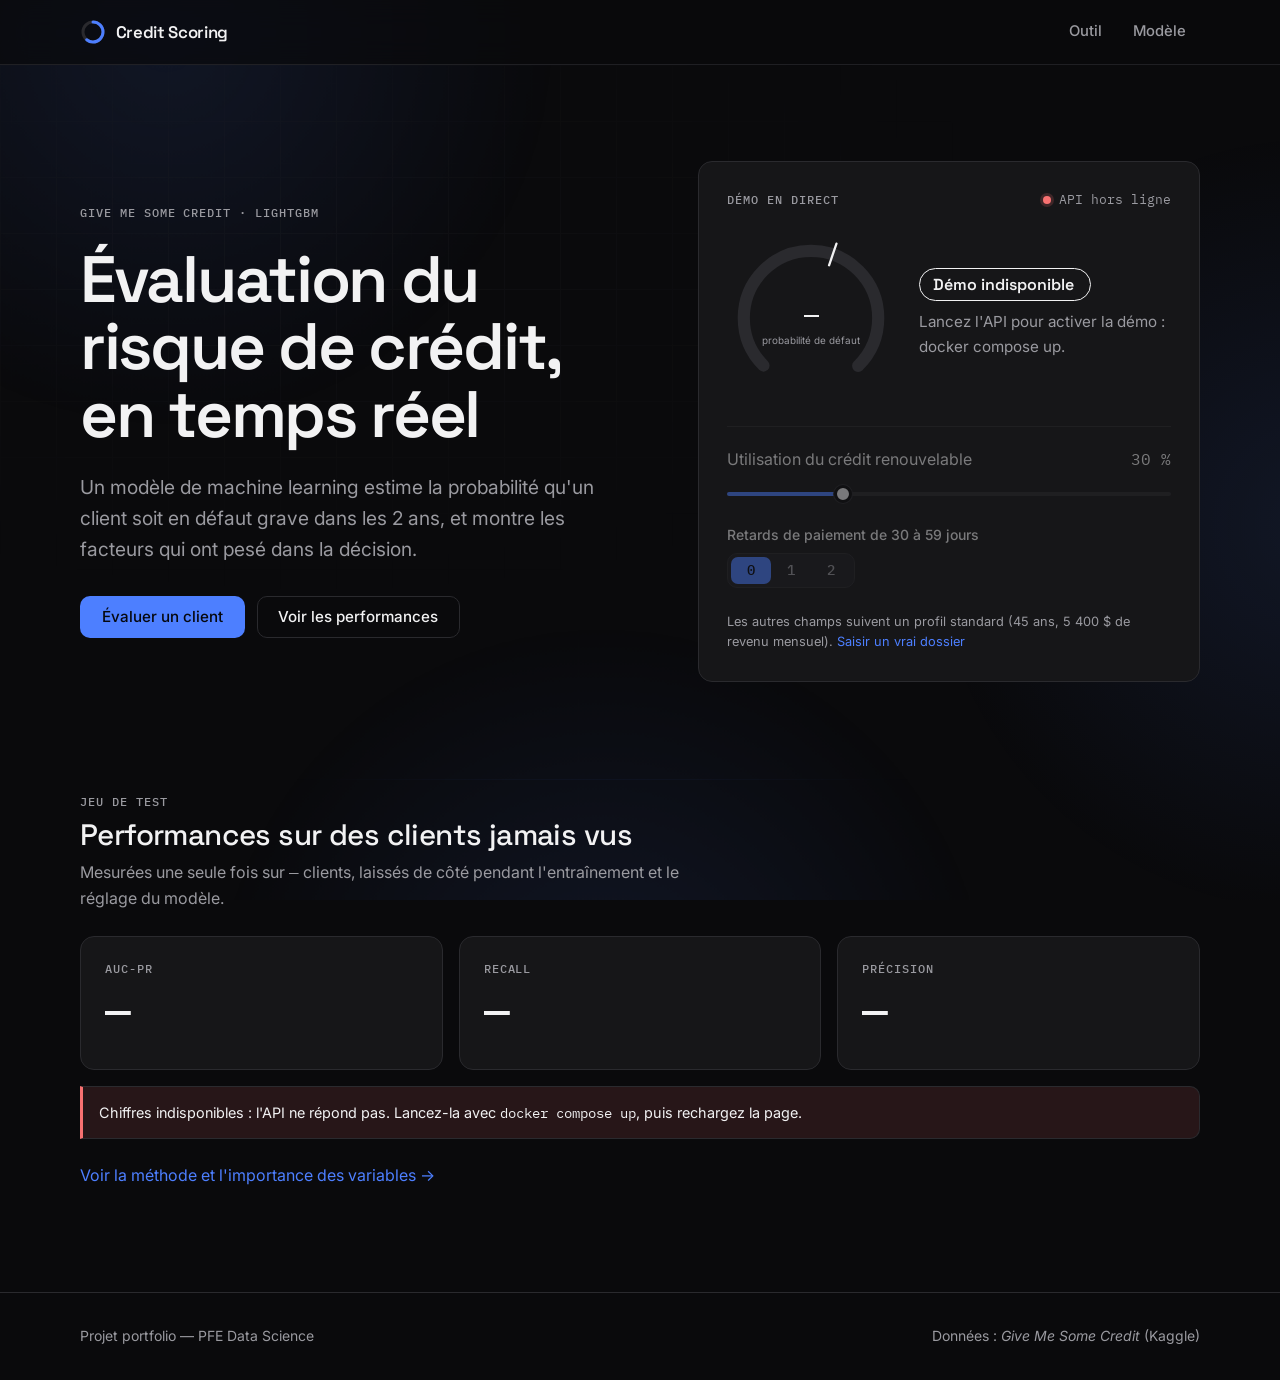
==== frontend/index.html @ cc4836cb "Phase 5bis : frontend web statique (nginx) a la place du dashboard Streamlit - frontend/ : index.htm" ====
<!doctype html>
<html lang="fr">
<head>
  <meta charset="utf-8">
  <meta name="viewport" content="width=device-width, initial-scale=1">
  <title>Credit Scoring — Évaluation du risque de crédit en temps réel</title>
  <meta name="description" content="Un modèle de machine learning estime la probabilité de défaut d'un client et explique chaque décision. Projet portfolio PFE Data Science.">
  <meta name="theme-color" content="#0a0a0c">
  <link rel="icon" href="assets/favicon.svg" type="image/svg+xml">
  <link rel="preconnect" href="https://fonts.googleapis.com">
  <link rel="preconnect" href="https://fonts.gstatic.com" crossorigin>
  <link href="https://fonts.googleapis.com/css2?family=IBM+Plex+Mono:wght@400;500&family=Inter:wght@400;500&family=Space+Grotesk:wght@500;600&display=swap" rel="stylesheet">
  <link rel="stylesheet" href="css/style.css">
  <script src="js/config.js"></script>
  <script src="js/charts.js" defer></script>
  <script src="js/app.js" defer></script>
</head>
<body data-page="home">
  <a class="skip-link" href="#main">Aller au contenu</a>
  <div class="bg-mesh" aria-hidden="true"><span></span><span></span><span></span></div>

  <header class="nav">
    <div class="container nav__inner">
      <a class="brand" href="index.html" aria-label="Credit Scoring, accueil">
        <svg width="26" height="26" viewBox="0 0 26 26" aria-hidden="true">
          <circle cx="13" cy="13" r="10" fill="none" stroke="#2a2a2e" stroke-width="3"/>
          <circle cx="13" cy="13" r="10" fill="none" stroke="#4d7fff" stroke-width="3" stroke-linecap="round" stroke-dasharray="38 63" transform="rotate(-90 13 13)"/>
        </svg>
        <span>Credit Scoring</span>
      </a>
      <nav aria-label="Navigation principale">
        <ul class="nav__links">
          <li><a href="app.html">Outil</a></li>
          <li><a href="model.html">Modèle</a></li>
        </ul>
      </nav>
    </div>
  </header>

  <main id="main">
    <section class="hero">
      <div class="container hero__grid">
        <div class="hero__copy">
          <p class="eyebrow">Give Me Some Credit · LightGBM</p>
          <h1>Évaluation du risque de crédit, en temps réel</h1>
          <p class="lead">Un modèle de machine learning estime la probabilité qu'un client soit en défaut grave dans les 2 ans, et montre les facteurs qui ont pesé dans la décision.</p>
          <div class="hero__cta">
            <a class="btn btn--primary" href="app.html">Évaluer un client</a>
            <a class="btn btn--ghost" href="model.html">Voir les performances</a>
          </div>
        </div>

        <!-- Démo vivante : chaque déplacement appelle réellement l'API -->
        <div class="card demo" id="hero-demo" data-offline="false" role="group" aria-labelledby="demo-title">
          <div class="demo__head">
            <p class="eyebrow" id="demo-title">Démo en direct</p>
            <p class="statusbar__item mono muted" style="font-size:0.8rem" role="status">
              <span class="dot" id="demo-dot"></span><span id="demo-status">Connexion…</span>
            </p>
          </div>

          <div class="demo__result" aria-live="polite">
            <div id="demo-gauge" class="gauge"></div>
            <div class="demo__summary">
              <span id="demo-badge" class="badge"></span>
              <p id="demo-sentence" class="muted" style="font-size:0.95rem"></p>
              <p id="demo-zone" class="demo__zone"></p>
            </div>
          </div>

          <div class="demo__controls">
            <div class="demo__row">
              <div class="demo__row-head">
                <label for="demo-revolving">Utilisation du crédit renouvelable</label>
                <output id="demo-revolving-out" for="demo-revolving" class="mono">30 %</output>
              </div>
              <input id="demo-revolving" type="range" min="0" max="120" step="5" value="30">
            </div>
            <div class="demo__row">
              <span class="label" id="demo-late-label">Retards de paiement de 30 à 59 jours</span>
              <div class="segmented" role="radiogroup" aria-labelledby="demo-late-label">
                <input type="radio" name="demo-late" id="late-0" value="0" checked><label for="late-0">0</label>
                <input type="radio" name="demo-late" id="late-1" value="1"><label for="late-1">1</label>
                <input type="radio" name="demo-late" id="late-2" value="2"><label for="late-2">2</label>
              </div>
            </div>
          </div>

          <p class="demo__foot">Les autres champs suivent un profil standard (45 ans, 5 400 $ de revenu mensuel). <a href="app.html">Saisir un vrai dossier</a></p>
        </div>
      </div>
    </section>

    <section class="section container" aria-labelledby="kpi-title">
      <div class="section__head">
        <p class="eyebrow">Jeu de test</p>
        <h2 id="kpi-title">Performances sur des clients jamais vus</h2>
        <p class="muted">Mesurées une seule fois sur <span class="mono" id="kpi-count">—</span> clients, laissés de côté pendant l'entraînement et le réglage du modèle.</p>
      </div>

      <div class="tiles tiles--3">
        <article class="card tile" data-metric="average_precision" data-format="num">
          <h3 class="tile__label">AUC-PR</h3>
          <p class="tile__value" data-role="value">—</p>
          <p class="tile__ci" data-role="ci"></p>
          <p class="tile__desc" data-role="desc"></p>
        </article>
        <article class="card tile" data-metric="recall" data-format="pct">
          <h3 class="tile__label">Recall</h3>
          <p class="tile__value" data-role="value">—</p>
          <p class="tile__ci" data-role="ci"></p>
          <p class="tile__desc" data-role="desc"></p>
        </article>
        <article class="card tile" data-metric="precision" data-format="pct">
          <h3 class="tile__label">Précision</h3>
          <p class="tile__value" data-role="value">—</p>
          <p class="tile__ci" data-role="ci"></p>
          <p class="tile__desc" data-role="desc"></p>
        </article>
      </div>

      <p class="notice notice--error" id="kpi-error" role="alert" hidden style="margin-top:1rem">Chiffres indisponibles : l'API ne répond pas. Lancez-la avec <span class="mono">docker compose up</span>, puis rechargez la page.</p>
      <p style="margin-top:1.5rem"><a href="model.html">Voir la méthode et l'importance des variables →</a></p>
    </section>
  </main>

  <footer class="footer">
    <div class="container footer__inner">
      <p>Projet portfolio — PFE Data Science</p>
      <p class="footer__links">
        <span>Données : <em>Give Me Some Credit</em> (Kaggle)</span>
        <a data-github href="#" hidden>GitHub</a>
      </p>
    </div>
  </footer>
</body>
</html>
---- frontend/css/style.css ----
/* ==========================================================================
   Credit Scoring — feuille de style unique (aucun framework, aucun build)
   Sections : 1. Variables · 2. Base · 3. Accessibilité · 4. Mise en page · 5. Fond animé
              6. Navigation · 7. Boutons · 8. Cartes et tuiles · 9. Formulaire · 10. Statut API
              11. Jauge et résultat · 12. Graphiques · 13. Accueil · 14. Page modèle · 15. Pied de page
              16. Mouvement réduit
   ========================================================================== */

/* ---------- 1. Variables (design system) ---------- */
:root {
  --bg: #0a0a0c;
  --surface: #161618;
  --surface-2: #1e1e21;
  --border: #2a2a2e;
  --text: #f2f2f3;
  --text-muted: #9a9aa0;
  --accent: #4d7fff;        /* CTA, liens, focus — jamais pour un statut */
  --success: #34d399;       /* crédit accordé */
  --danger: #f87171;        /* crédit refusé */
  --warning: #fbbf24;       /* zone limite, autour du seuil */

  /* Dérivés */
  --on-accent: #06080f;     /* texte sur fond accent : 5,5:1 (le blanc n'atteindrait que 3,6:1) */
  --accent-soft: rgba(77, 127, 255, 0.16);
  --success-soft: rgba(52, 211, 153, 0.12);
  --danger-soft: rgba(248, 113, 113, 0.12);
  --warning-soft: rgba(251, 191, 36, 0.1);

  --font-display: "Space Grotesk", "Inter", system-ui, sans-serif;
  --font-body: "Inter", system-ui, -apple-system, "Segoe UI", sans-serif;
  --font-mono: "IBM Plex Mono", ui-monospace, "SFMono-Regular", Menlo, Consolas, monospace;

  --radius: 14px;
  --radius-sm: 10px;
  --container: 1120px;
  --gutter: clamp(1rem, 4vw, 2rem);

  color-scheme: dark;
}

/* ---------- 2. Base ---------- */
*, *::before, *::after { box-sizing: border-box; }

html { -webkit-text-size-adjust: 100%; scroll-behavior: smooth; }

body {
  margin: 0;
  min-height: 100vh;
  display: flex;
  flex-direction: column;
  background: var(--bg);
  color: var(--text);
  font: 400 1rem/1.6 var(--font-body);
  -webkit-font-smoothing: antialiased;
}

main { flex: 1; }

h1, h2, h3 {
  margin: 0;
  font-family: var(--font-display);
  font-weight: 600;
  letter-spacing: -0.02em;
  line-height: 1.15;
  text-wrap: balance;
}
h2 { font-size: clamp(1.4rem, 2.6vw, 1.85rem); font-weight: 500; }
h3 { font-size: 1.05rem; font-weight: 500; }
p { margin: 0; }
ul, ol { margin: 0; padding: 0; }

a { color: var(--accent); text-decoration: none; }
a:hover { text-decoration: underline; text-underline-offset: 3px; }

[hidden] { display: none !important; }

/* Chiffres, devises, identifiants, valeurs SHAP : police monospace à chiffres tabulaires */
.mono, .num {
  font-family: var(--font-mono);
  font-variant-numeric: tabular-nums;
}
.muted { color: var(--text-muted); }

.eyebrow {
  font: 500 0.75rem/1.4 var(--font-mono);
  letter-spacing: 0.08em;
  text-transform: uppercase;
  color: var(--text-muted);
}

.lead {
  font-size: clamp(1.02rem, 1.6vw, 1.2rem);
  color: var(--text-muted);
  max-width: 56ch;
}

/* ---------- 3. Accessibilité ---------- */
:focus-visible {
  outline: 2px solid var(--accent);
  outline-offset: 3px;
  border-radius: 6px;
}
/* Cible de focus programmatique (titre du résultat) : non interactive, pas d'encadré */
[tabindex="-1"]:focus { outline: none; }

.sr-only {
  position: absolute;
  width: 1px; height: 1px;
  margin: -1px; padding: 0; border: 0;
  overflow: hidden;
  clip: rect(0, 0, 0, 0);
  white-space: nowrap;
}

.skip-link {
  position: absolute;
  left: 1rem; top: -4rem;
  z-index: 100;
  padding: 0.6rem 1rem;
  background: var(--accent);
  color: var(--on-accent);
  border-radius: 8px;
  font-weight: 500;
}
.skip-link:focus { top: 1rem; text-decoration: none; }

/* ---------- 4. Mise en page ---------- */
.container {
  width: min(100% - 2 * var(--gutter), var(--container));
  margin-inline: auto;
}

.page-head { padding-block: clamp(2rem, 5vw, 3.5rem) 1.5rem; display: grid; gap: 0.75rem; }
.page-head h1 { font-size: clamp(1.9rem, 4vw, 2.75rem); letter-spacing: -0.03em; }

.section { padding-block: clamp(2rem, 5vw, 3.5rem); }
.section__head { display: grid; gap: 0.5rem; margin-bottom: 1.5rem; max-width: 62ch; }

/* ---------- 5. Fond animé (dégradé mesh, dérive lente) ---------- */
.bg-mesh {
  position: fixed;
  inset: 0;
  z-index: -1;
  overflow: hidden;
  pointer-events: none;
}
.bg-mesh span {
  position: absolute;
  width: 70vmax;
  height: 70vmax;
  border-radius: 50%;
  background: radial-gradient(circle at center, rgba(77, 127, 255, 0.11) 0%, rgba(77, 127, 255, 0) 62%);
  will-change: transform;
}
.bg-mesh span:nth-child(1) { top: -32vmax; left: -22vmax; animation: drift-a 18s ease-in-out infinite alternate; }
.bg-mesh span:nth-child(2) { top: 6vmax; right: -38vmax; animation: drift-b 20s ease-in-out infinite alternate; }
.bg-mesh span:nth-child(3) { bottom: -44vmax; left: 12vmax; animation: drift-c 15s ease-in-out infinite alternate; }

@keyframes drift-a { to { transform: translate3d(14vmax, 10vmax, 0) scale(1.15); } }
@keyframes drift-b { to { transform: translate3d(-16vmax, 12vmax, 0) scale(0.9); } }
@keyframes drift-c { to { transform: translate3d(10vmax, -12vmax, 0) scale(1.2); } }

/* ---------- 6. Navigation ---------- */
.nav {
  position: sticky;
  top: 0;
  z-index: 50;
  background: rgba(10, 10, 12, 0.72);
  -webkit-backdrop-filter: saturate(140%) blur(14px);
  backdrop-filter: saturate(140%) blur(14px);
  border-bottom: 1px solid rgba(42, 42, 46, 0.7);
}
.nav__inner { display: flex; align-items: center; justify-content: space-between; height: 64px; }

.brand {
  display: inline-flex;
  align-items: center;
  gap: 0.6rem;
  color: var(--text);
  font: 600 1.05rem/1 var(--font-display);
  letter-spacing: -0.02em;
}
.brand:hover { text-decoration: none; }

.nav__links { display: flex; gap: 0.25rem; list-style: none; }
.nav__links a {
  display: block;
  padding: 0.5rem 0.85rem;
  border-radius: 8px;
  color: var(--text-muted);
  font-size: 0.925rem;
  font-weight: 500;
}
.nav__links a:hover { color: var(--text); background: var(--surface); text-decoration: none; }
.nav__links a[aria-current="page"] { color: var(--text); background: var(--surface-2); }

/* ---------- 7. Boutons ---------- */
.btn {
  display: inline-flex;
  align-items: center;
  justify-content: center;
  gap: 0.55rem;
  padding: 0.75rem 1.3rem;
  border: 1px solid transparent;
  border-radius: var(--radius-sm);
  font: 500 0.95rem/1 var(--font-body);
  cursor: pointer;
  transition: background-color 0.15s, border-color 0.15s, filter 0.15s;
}
.btn:hover { text-decoration: none; }
.btn--primary { background: var(--accent); color: var(--on-accent); }
.btn--primary:hover { filter: brightness(1.12); }
.btn--ghost { background: transparent; color: var(--text); border-color: var(--border); }
.btn--ghost:hover { background: var(--surface-2); }
.btn[disabled] { opacity: 0.65; cursor: progress; }

.spinner {
  width: 15px; height: 15px;
  border: 2px solid rgba(6, 8, 15, 0.3);
  border-top-color: var(--on-accent);
  border-radius: 50%;
  animation: spin 0.8s linear infinite;
}
@keyframes spin { to { transform: rotate(360deg); } }

/* ---------- 8. Cartes et tuiles ---------- */
.card {
  background: var(--surface);
  border: 1px solid var(--border);
  border-radius: var(--radius);
  padding: 1.5rem;
}
.card__title { font-size: 1.05rem; font-weight: 500; }

.tiles { display: grid; gap: 1rem; }
@media (min-width: 700px) { .tiles--3 { grid-template-columns: repeat(3, 1fr); } .tiles--4 { grid-template-columns: repeat(2, 1fr); } }
@media (min-width: 1000px) { .tiles--4 { grid-template-columns: repeat(4, 1fr); } }

.tile__label { font: 500 0.75rem/1.4 var(--font-mono); letter-spacing: 0.08em; text-transform: uppercase; color: var(--text-muted); }
.tile__value { margin: 0.7rem 0 0.35rem; font: 500 clamp(2rem, 4vw, 2.7rem)/1 var(--font-mono); font-variant-numeric: tabular-nums; letter-spacing: -0.03em; }
.tile__ci { font: 400 0.8rem/1.4 var(--font-mono); color: var(--text-muted); }
.tile__desc { margin-top: 0.85rem; font-size: 0.875rem; color: var(--text-muted); }

.notice {
  padding: 0.85rem 1rem;
  border: 1px solid var(--border);
  border-left: 3px solid var(--warning);
  border-radius: 0 var(--radius-sm) var(--radius-sm) 0;
  background: var(--warning-soft);
  font-size: 0.9rem;
}
.notice--error { border-left-color: var(--danger); background: var(--danger-soft); }

/* ---------- 9. Formulaire ---------- */
.toolbar {
  display: flex;
  flex-wrap: wrap;
  align-items: flex-end;
  justify-content: space-between;
  gap: 1rem 2rem;
  margin-block: 1.25rem 1rem;
}
.toolbar__group { display: grid; gap: 0.5rem; }
.toolbar__label { font: 500 0.75rem/1.4 var(--font-mono); letter-spacing: 0.08em; text-transform: uppercase; color: var(--text-muted); }
.chips { display: flex; flex-wrap: wrap; gap: 0.5rem; }
.chip {
  padding: 0.45rem 0.85rem;
  background: var(--surface);
  border: 1px solid var(--border);
  border-radius: 999px;
  color: var(--text);
  font: 500 0.85rem/1 var(--font-body);
  cursor: pointer;
  transition: background-color 0.15s, border-color 0.15s;
}
.chip:hover { background: var(--surface-2); border-color: #3a3a40; }

.currency { display: grid; gap: 0.4rem; justify-items: end; text-align: right; }
.currency__note { max-width: 32ch; font-size: 0.75rem; line-height: 1.4; color: var(--text-muted); }

.form-grid { display: grid; gap: 1rem; grid-template-columns: 1fr; }
@media (min-width: 700px) { .form-grid { grid-template-columns: repeat(2, 1fr); } }
@media (min-width: 1000px) { .form-grid { grid-template-columns: repeat(3, 1fr); } }

.field { display: grid; gap: 0.4rem; margin-top: 1.1rem; }
.field:first-of-type { margin-top: 1.25rem; }
.field__head { display: flex; align-items: center; gap: 0.4rem; }
.field label, .label { font: 500 0.875rem/1.3 var(--font-body); }
.field__hint { font: 400 0.75rem/1.4 var(--font-mono); color: var(--text-muted); }
.field__error { font-size: 0.8rem; color: var(--danger); }

.input { position: relative; display: flex; align-items: center; }
.input input, .select {
  width: 100%;
  padding: 0.65rem 0.85rem;
  background: var(--surface-2);
  color: var(--text);
  border: 1px solid var(--border);
  border-radius: var(--radius-sm);
  font: 400 1rem/1.3 var(--font-mono);
  font-variant-numeric: tabular-nums;
  transition: border-color 0.15s, box-shadow 0.15s;
}
.select { width: auto; min-width: 7.5rem; font-family: var(--font-body); cursor: pointer; }
.input input:hover, .select:hover { border-color: #3a3a40; }
.input input:focus, .select:focus {
  outline: none;
  border-color: var(--accent);
  box-shadow: 0 0 0 3px var(--accent-soft);
}
.input input:focus-visible, .select:focus-visible { outline: 2px solid var(--accent); outline-offset: 2px; }
.input input:disabled { opacity: 0.45; cursor: not-allowed; }
.input input[aria-invalid="true"] { border-color: var(--danger); }
.input--suffix input { padding-right: 3.6rem; }
.input__suffix {
  position: absolute;
  right: 0.85rem;
  color: var(--text-muted);
  font: 400 0.8rem/1 var(--font-mono);
  pointer-events: none;
}

input[type="number"] { -moz-appearance: textfield; appearance: textfield; }
input[type="number"]::-webkit-inner-spin-button,
input[type="number"]::-webkit-outer-spin-button { -webkit-appearance: none; margin: 0; }

.check { display: flex; align-items: center; gap: 0.6rem; width: fit-content; font-size: 0.85rem; color: var(--text-muted); cursor: pointer; }
.check input {
  appearance: none;
  -webkit-appearance: none;
  display: grid;
  place-content: center;
  flex: none;
  width: 18px; height: 18px;
  margin: 0;
  background: var(--surface-2);
  border: 1px solid var(--border);
  border-radius: 5px;
  cursor: pointer;
}
.check input::after {
  content: "";
  width: 10px; height: 10px;
  background: var(--on-accent);
  clip-path: polygon(14% 44%, 0 65%, 50% 100%, 100% 16%, 80% 0%, 43% 62%);
  transform: scale(0);
  transition: transform 0.12s;
}
.check input:checked { background: var(--accent); border-color: var(--accent); }
.check input:checked::after { transform: scale(1); }

/* Infobulle d'aide (?) : accessible au survol et au clavier.
   Ancrée à la largeur du champ (.field) et retirée du flux quand elle est masquée : une infobulle
   invisible ne doit jamais élargir la page sur mobile. */
.field { position: relative; }
.tip { display: inline-flex; }
.tip__btn {
  display: grid;
  place-content: center;
  width: 18px; height: 18px;
  padding: 0;
  background: transparent;
  border: 1px solid var(--border);
  border-radius: 50%;
  color: var(--text-muted);
  font: 500 0.7rem/1 var(--font-mono);
  cursor: help;
}
.tip__btn:hover { color: var(--text); border-color: var(--text-muted); }
.tip__body {
  display: none;
  position: absolute;
  left: 0;
  right: 0;
  bottom: calc(100% - 0.15rem);
  z-index: 20;
  padding: 0.6rem 0.75rem;
  background: var(--surface-2);
  border: 1px solid #3a3a40;
  border-radius: 8px;
  font-size: 0.8rem;
  line-height: 1.45;
  color: var(--text);
  pointer-events: none;
  animation: fade-in 0.12s ease-out;
}
.tip:hover .tip__body, .tip__btn:focus-visible + .tip__body { display: block; }
@keyframes fade-in { from { opacity: 0; } to { opacity: 1; } }

.form-actions { display: flex; flex-wrap: wrap; align-items: center; gap: 0.75rem; margin-top: 1.25rem; }

/* ---------- 10. Statut de l'API ---------- */
.statusbar {
  display: flex;
  flex-wrap: wrap;
  align-items: center;
  gap: 0.4rem 1.25rem;
  padding: 0.6rem 0.95rem;
  background: rgba(22, 22, 24, 0.7);
  border: 1px solid var(--border);
  border-radius: var(--radius-sm);
  font: 400 0.8rem/1.4 var(--font-mono);
  color: var(--text-muted);
}
.statusbar__item { display: inline-flex; align-items: center; gap: 0.5rem; }
.statusbar strong { font-weight: 500; color: var(--text); }
.dot { width: 8px; height: 8px; border-radius: 50%; background: var(--text-muted); }
.dot--ok { background: var(--success); box-shadow: 0 0 0 3px rgba(52, 211, 153, 0.18); }
.dot--err { background: var(--danger); box-shadow: 0 0 0 3px rgba(248, 113, 113, 0.18); }

/* ---------- 11. Jauge et résultat ---------- */
.gauge { --gauge-color: var(--text-muted); width: min(220px, 100%); }
.gauge[data-zone="low"] { --gauge-color: var(--success); }
.gauge[data-zone="limit"] { --gauge-color: var(--warning); }
.gauge[data-zone="high"] { --gauge-color: var(--danger); }
.gauge svg { display: block; width: 100%; height: auto; }
.gauge__track { stroke: var(--border); }
.gauge__progress { stroke: var(--gauge-color); transition: stroke 0.3s; }
.gauge__tick { stroke: var(--text); }
.gauge__value { fill: var(--text); font: 500 33px var(--font-mono); font-variant-numeric: tabular-nums; letter-spacing: -0.02em; }
.gauge__caption { fill: var(--text-muted); font: 400 13px var(--font-body); }

.result { margin-top: 1.5rem; padding: clamp(1.25rem, 3vw, 2rem); }
.result__top { display: grid; grid-template-columns: auto 1fr; gap: 2rem; align-items: center; }
@media (max-width: 699px) { .result__top { grid-template-columns: 1fr; justify-items: center; text-align: center; } }
.result__summary { display: grid; gap: 0.9rem; justify-items: start; }
@media (max-width: 699px) { .result__summary { justify-items: center; } }
.result__sentence { max-width: 52ch; }
.result__meta { display: flex; flex-wrap: wrap; gap: 0.4rem 1.75rem; font: 400 0.85rem/1.4 var(--font-mono); color: var(--text-muted); }
.result__meta strong { font-weight: 500; color: var(--text); }
.result__shap { margin-top: 2rem; padding-top: 1.75rem; border-top: 1px solid var(--border); display: grid; gap: 0.75rem; }

.badge {
  display: inline-flex;
  align-items: center;
  gap: 0.5rem;
  padding: 0.45rem 1rem 0.45rem 0.8rem;
  border: 1px solid;
  border-radius: 999px;
  font: 600 1rem/1 var(--font-display);
}
.badge svg { width: 16px; height: 16px; }
.badge--success { color: var(--success); background: var(--success-soft); border-color: rgba(52, 211, 153, 0.4); }
.badge--danger { color: var(--danger); background: var(--danger-soft); border-color: rgba(248, 113, 113, 0.4); }

.request { margin-top: 1.5rem; font-size: 0.85rem; }
.request summary { width: fit-content; color: var(--text-muted); cursor: pointer; }
.request pre {
  margin: 0.75rem 0 0;
  padding: 1rem;
  overflow-x: auto;
  background: var(--surface-2);
  border: 1px solid var(--border);
  border-radius: var(--radius-sm);
  font: 400 0.8rem/1.55 var(--font-mono);
  color: var(--text);
}
.disclaimer { margin-top: 1.5rem; padding-top: 1rem; border-top: 1px solid var(--border); font-size: 0.8rem; color: var(--text-muted); }

.skeleton {
  background: linear-gradient(90deg, var(--surface-2) 25%, #27272b 37%, var(--surface-2) 63%);
  background-size: 400% 100%;
  border-radius: 8px;
  animation: shimmer 1.4s ease infinite;
}
@keyframes shimmer { from { background-position: 100% 0; } to { background-position: 0 0; } }

/* ---------- 12. Graphiques (SVG natif) ---------- */
.chart { display: block; max-width: 100%; overflow: visible; }
.chart text { fill: var(--text); font: 400 13px var(--font-body); }
.chart .chart__muted { fill: var(--text-muted); }
.chart .chart__value { fill: var(--text); font: 500 13px var(--font-mono); font-variant-numeric: tabular-nums; }
.chart .chart__axis { stroke: var(--border); stroke-width: 1; }
.chart .chart__grid { stroke: var(--border); stroke-width: 1; stroke-dasharray: 2 4; }
.bar { transform-box: fill-box; animation: grow 0.6s cubic-bezier(0.22, 1, 0.36, 1) both; }
.bar--pos { transform-origin: left center; fill: var(--danger); }
.bar--neg { transform-origin: right center; fill: var(--success); }
.bar--neutral { transform-origin: left center; fill: var(--accent); }
.bar--still { animation: none; }
@keyframes grow { from { transform: scaleX(0); } to { transform: scaleX(1); } }

.legend { display: flex; flex-wrap: wrap; gap: 0.4rem 1.5rem; list-style: none; font-size: 0.85rem; color: var(--text-muted); }
.legend li { display: inline-flex; align-items: center; gap: 0.5rem; }
.legend i { width: 12px; height: 12px; border-radius: 3px; }
.legend .i-pos { background: var(--danger); }
.legend .i-neg { background: var(--success); }

/* ---------- 13. Accueil ---------- */
.hero { position: relative; padding-block: clamp(3rem, 8vw, 6rem) clamp(2rem, 5vw, 3.5rem); }
/* Grille discrète qui s'estompe : repère visuel « fintech » sans surcharger */
.hero::before {
  content: "";
  position: absolute;
  inset: 0;
  z-index: -1;
  background-image:
    linear-gradient(var(--border) 1px, transparent 1px),
    linear-gradient(90deg, var(--border) 1px, transparent 1px);
  background-size: 56px 56px;
  opacity: 0.22;
  -webkit-mask-image: radial-gradient(ellipse 75% 65% at 25% 30%, #000 0%, transparent 75%);
  mask-image: radial-gradient(ellipse 75% 65% at 25% 30%, #000 0%, transparent 75%);
}
.hero__grid { display: grid; gap: clamp(2rem, 5vw, 4rem); align-items: center; }
@media (min-width: 900px) { .hero__grid { grid-template-columns: 1.05fr 0.95fr; } }
.hero__copy { display: grid; gap: 1.5rem; justify-items: start; }
.hero h1 { font-size: clamp(2.5rem, 5.6vw, 4.1rem); line-height: 1.03; letter-spacing: -0.035em; }
.hero__cta { display: flex; flex-wrap: wrap; gap: 0.75rem; margin-top: 0.5rem; }

.demo { display: grid; gap: 1.5rem; padding: clamp(1.25rem, 3vw, 1.75rem); }
.demo__head { display: flex; align-items: center; justify-content: space-between; gap: 1rem; }
.demo__result { display: grid; grid-template-columns: auto 1fr; gap: 1.5rem; align-items: center; }
@media (max-width: 480px) { .demo__result { grid-template-columns: 1fr; justify-items: center; text-align: center; } }
.demo__result .gauge { width: 168px; }
.demo__summary { display: grid; gap: 0.6rem; justify-items: start; }
@media (max-width: 480px) { .demo__summary { justify-items: center; } }
.demo__zone { font: 400 0.8rem/1.4 var(--font-mono); color: var(--text-muted); }
.demo__controls { display: grid; gap: 1.25rem; padding-top: 1.25rem; border-top: 1px solid var(--border); }
.demo__row { display: grid; gap: 0.55rem; }
.demo__row-head { display: flex; align-items: baseline; justify-content: space-between; gap: 1rem; }
.demo__foot { font-size: 0.8rem; color: var(--text-muted); }
.demo[data-offline="true"] .demo__controls { opacity: 0.45; pointer-events: none; }

input[type="range"] { -webkit-appearance: none; appearance: none; width: 100%; height: 24px; margin: 0; background: transparent; cursor: pointer; }
input[type="range"]::-webkit-slider-runnable-track {
  height: 4px; border-radius: 4px;
  background: linear-gradient(to right, var(--accent) var(--fill, 0%), var(--border) var(--fill, 0%));
}
input[type="range"]::-webkit-slider-thumb {
  -webkit-appearance: none;
  width: 18px; height: 18px; margin-top: -7px;
  background: var(--text);
  border: 3px solid var(--bg);
  border-radius: 50%;
  box-shadow: 0 0 0 1px var(--border);
}
input[type="range"]::-moz-range-track { height: 4px; border-radius: 4px; background: var(--border); }
input[type="range"]::-moz-range-progress { height: 4px; border-radius: 4px; background: var(--accent); }
input[type="range"]::-moz-range-thumb { width: 12px; height: 12px; background: var(--text); border: 3px solid var(--bg); border-radius: 50%; box-shadow: 0 0 0 1px var(--border); }

.segmented { display: inline-flex; width: fit-content; padding: 3px; background: var(--surface-2); border: 1px solid var(--border); border-radius: var(--radius-sm); }
.segmented input { position: absolute; opacity: 0; width: 1px; height: 1px; }
.segmented label { padding: 0.4rem 1rem; border-radius: 7px; font: 500 0.875rem/1 var(--font-mono); color: var(--text-muted); cursor: pointer; transition: background-color 0.15s, color 0.15s; }
.segmented label:hover { color: var(--text); }
.segmented input:checked + label { background: var(--accent); color: var(--on-accent); }
.segmented input:focus-visible + label { outline: 2px solid var(--accent); outline-offset: 2px; }

/* ---------- 14. Page modèle ---------- */
.steps { display: grid; gap: 1rem; list-style: none; counter-reset: step; max-width: 70ch; }
.steps li { position: relative; padding-left: 3rem; counter-increment: step; }
.steps li::before {
  content: counter(step);
  position: absolute;
  left: 0; top: 0.05rem;
  display: grid;
  place-content: center;
  width: 2rem; height: 2rem;
  background: var(--surface-2);
  border: 1px solid var(--border);
  border-radius: 50%;
  font: 500 0.85rem/1 var(--font-mono);
}
.steps strong { display: block; font-family: var(--font-display); font-weight: 500; }
.steps span { color: var(--text-muted); font-size: 0.925rem; }

.limits { display: grid; gap: 0.75rem; list-style: none; max-width: 70ch; }
.limits li { padding-left: 1.25rem; position: relative; color: var(--text-muted); font-size: 0.95rem; }
.limits li::before { content: ""; position: absolute; left: 0; top: 0.65em; width: 6px; height: 6px; border-radius: 50%; background: var(--warning); }
.limits strong { color: var(--text); font-weight: 500; }

/* ---------- 15. Pied de page ---------- */
.footer { margin-top: 3rem; padding-block: 2rem; border-top: 1px solid var(--border); color: var(--text-muted); font-size: 0.875rem; }
.footer__inner { display: flex; flex-wrap: wrap; justify-content: space-between; gap: 0.75rem 2rem; }
.footer__links { display: flex; flex-wrap: wrap; gap: 0.5rem 1.5rem; }
.footer a { color: var(--text); }

/* ---------- 16. Mouvement réduit ---------- */
@media (prefers-reduced-motion: reduce) {
  *, *::before, *::after {
    animation-duration: 0.001ms !important;
    animation-iteration-count: 1 !important;
    transition-duration: 0.001ms !important;
    scroll-behavior: auto !important;
  }
  .bg-mesh span { animation: none !important; }
}
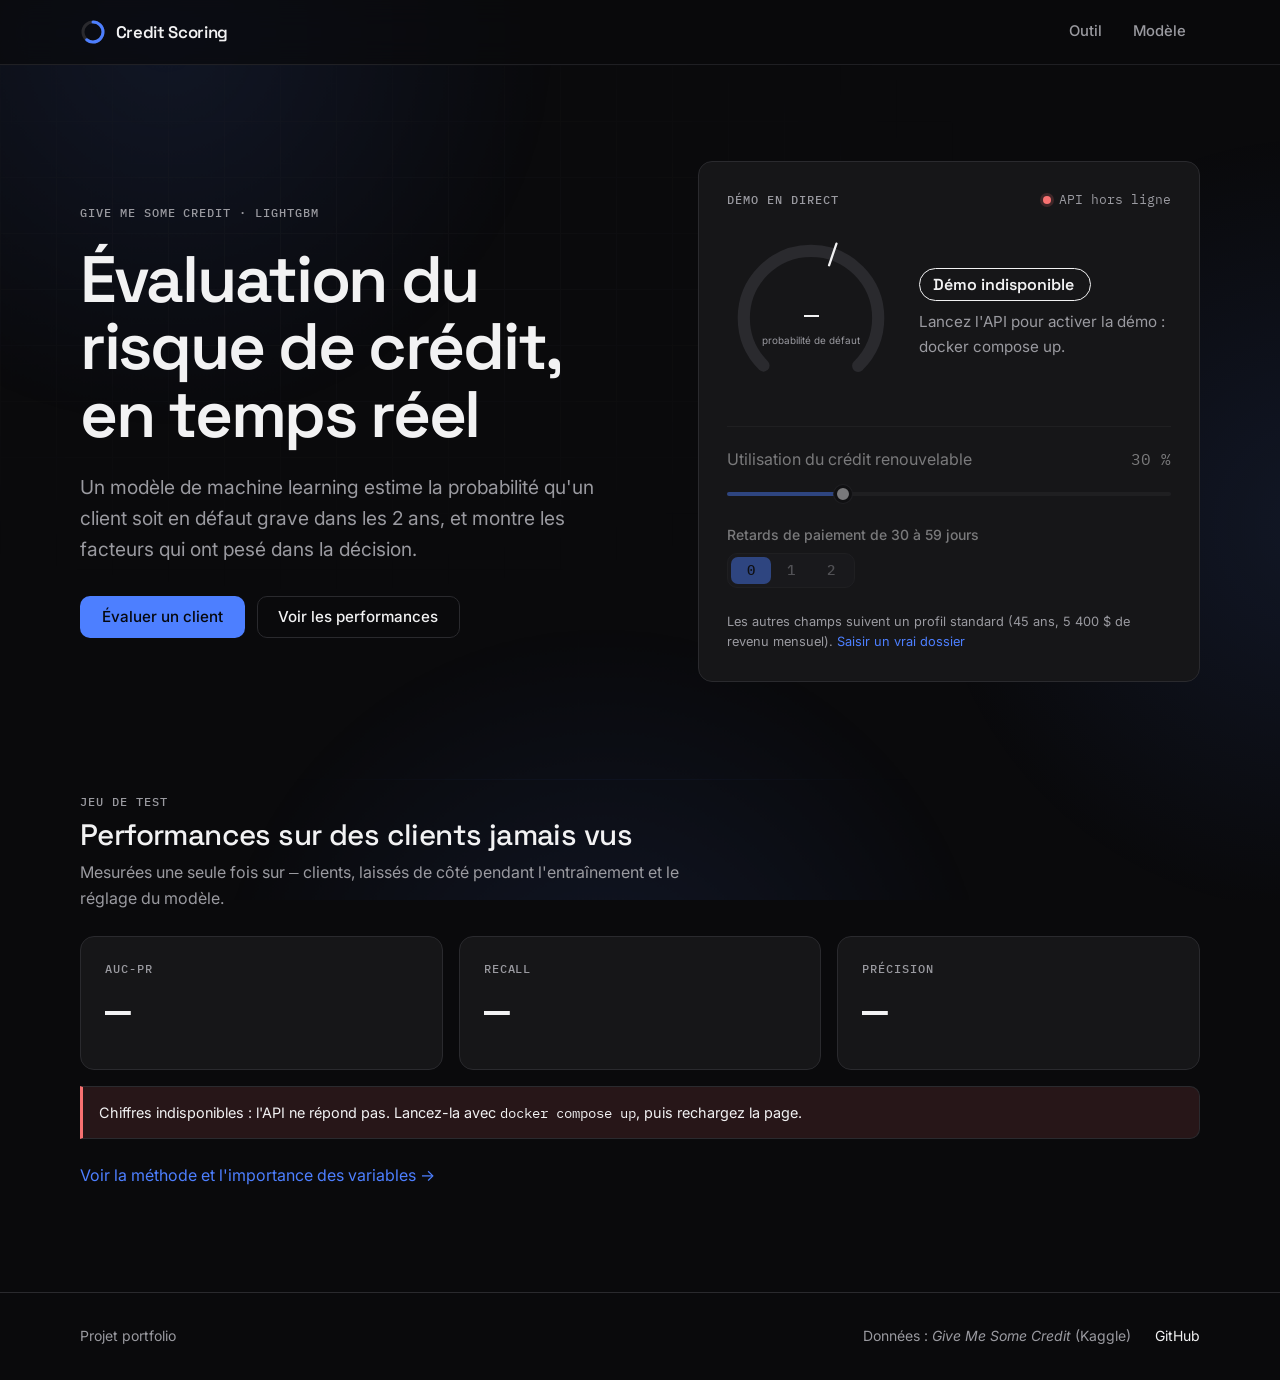
==== commit d13f8496: "Simplifie le pied de page en 'Projet portfolio' Co-Authored-By: Claude Sonnet 5 <noreply@anthropic.c" ====
--- a/frontend/index.html
+++ b/frontend/index.html
@@ -126,7 +126,7 @@
 
   <footer class="footer">
     <div class="container footer__inner">
-      <p>Projet portfolio — PFE Data Science</p>
+      <p>Projet portfolio</p>
       <p class="footer__links">
         <span>Données : <em>Give Me Some Credit</em> (Kaggle)</span>
         <a data-github href="#" hidden>GitHub</a>
